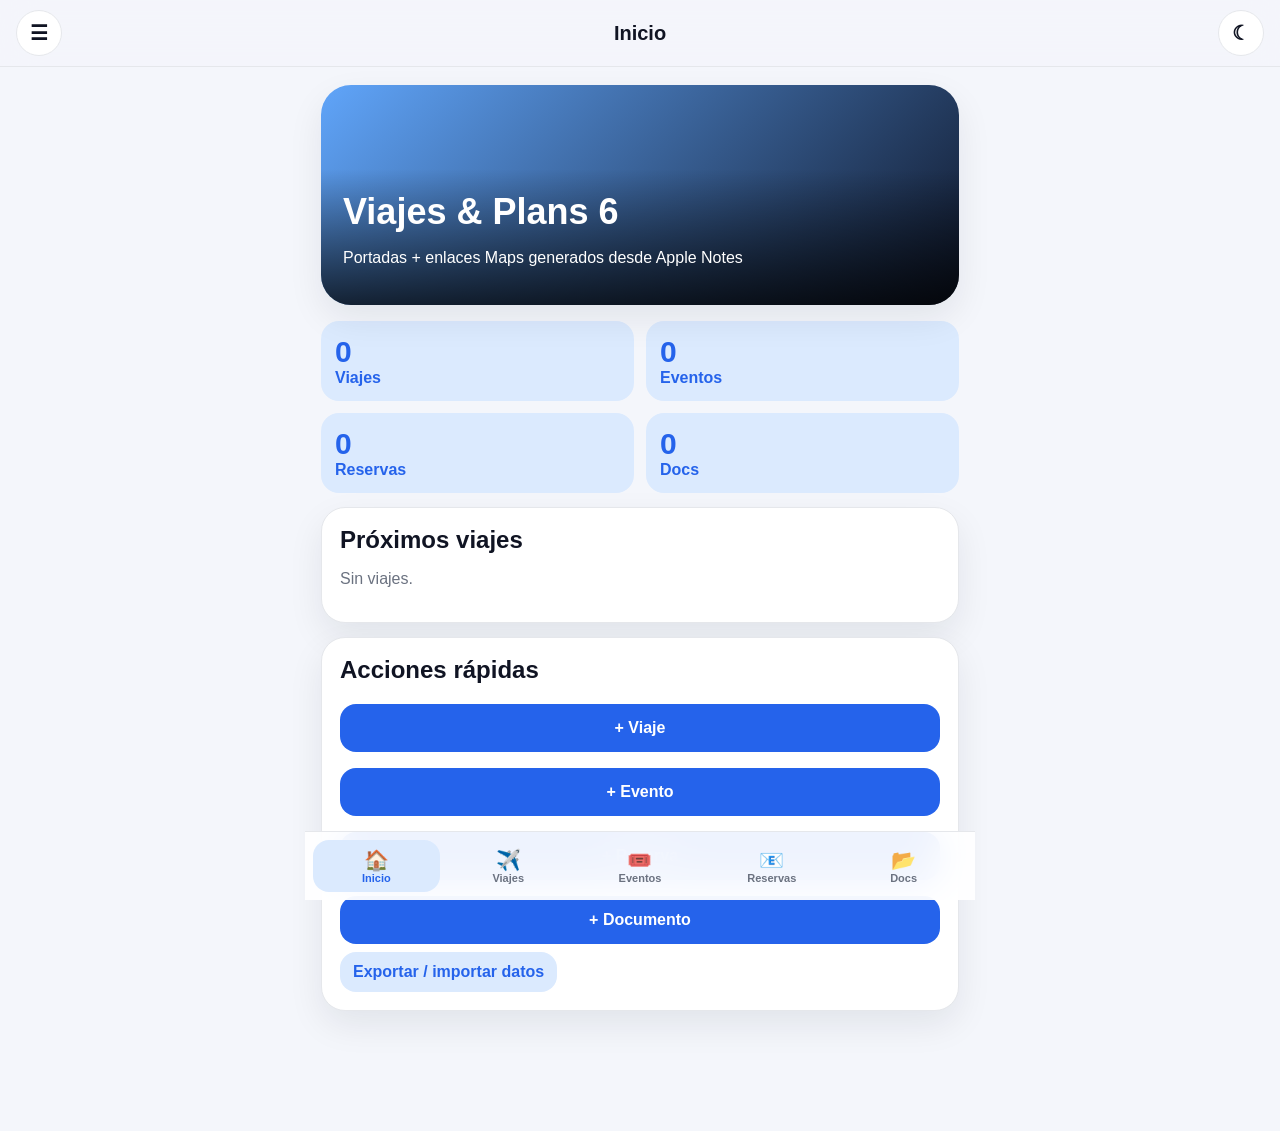
==== index.html @ cb047631 "Add files via upload" ====
<!doctype html>
<html lang="es">
<head>
<meta charset="utf-8">
<meta name="viewport" content="width=device-width,initial-scale=1,viewport-fit=cover">
<meta name="theme-color" content="#2563eb">
<meta name="apple-mobile-web-app-capable" content="yes">
<meta name="apple-mobile-web-app-title" content="Viajes & Plans">
<link rel="manifest" href="manifest.json">
<link rel="apple-touch-icon" href="icon.svg">
<link rel="stylesheet" href="styles.css">
<title>Viajes & Plans</title>
</head>
<body>
<header class="top">
<button id="menuBtn" class="circle">☰</button>
<strong id="screenTitle">Inicio</strong>
<button id="darkBtn" class="circle">☾</button>
</header>
<div id="shade" class="shade"></div>
<aside id="side" class="side">
<div class="sideHead"><h1>🧭 Viajes & Plans</h1><button id="closeSide" class="circle light">×</button></div>
<button data-view="home">🏠 Inicio</button>
<button data-view="trips">✈️ Viajes</button>
<button data-view="events">🎟️ Eventos</button>
<button data-view="reservations">📧 Reservas</button>
<button data-view="docs">📂 Documentos</button>
<button data-view="sync">🔄 Exportar / Importar</button>
<hr>
<button id="addTrip">+ Viaje</button>
<button id="addEvent">+ Evento</button>
<button id="addReservation">+ Reserva</button>
<button id="addDoc">+ Documento</button>
</aside>
<main id="app"></main>
<nav class="bottom">
<button data-view="home">🏠<span>Inicio</span></button>
<button data-view="trips">✈️<span>Viajes</span></button>
<button data-view="events">🎟️<span>Eventos</span></button>
<button data-view="reservations">📧<span>Reservas</span></button>
<button data-view="docs">📂<span>Docs</span></button>
</nav>
<div id="modal" class="modal"><section class="modalBox"><div class="modalHead"><h2 id="modalTitle"></h2><button id="closeModal" class="circle">×</button></div><div id="modalBody"></div></section></div>
<script src="app.js?v=6"></script>
</body>
</html>
---- styles.css ----
:root{--bg:#f4f6fb;--card:#fff;--text:#101423;--muted:#6b7280;--line:#e5e7eb;--accent:#2563eb;--soft:#dbeafe;--danger:#ef4444;--shadow:0 14px 35px #10182814}body.dark{--bg:#090d16;--card:#171b24;--text:#f9fafb;--muted:#a1a1aa;--line:#2b3140;--soft:#172554;--shadow:0 14px 35px #0009}*{box-sizing:border-box;-webkit-tap-highlight-color:transparent}body{margin:0;background:var(--bg);color:var(--text);font-family:-apple-system,BlinkMacSystemFont,"Segoe UI",sans-serif}button,input,textarea,select{font:inherit}button{border:0;border-radius:16px;font-weight:800;cursor:pointer}a{color:var(--accent);font-weight:800;text-decoration:none}.top{position:sticky;top:0;z-index:20;display:flex;align-items:center;gap:10px;padding:calc(env(safe-area-inset-top) + 10px) 16px 10px;background:color-mix(in srgb,var(--bg) 90%,transparent);backdrop-filter:blur(18px);border-bottom:1px solid var(--line)}.top strong{flex:1;text-align:center;font-size:20px}.circle{width:46px;height:46px;border-radius:50%;background:var(--card);color:var(--text);border:1px solid var(--line);font-size:20px}.circle.light{background:white;color:#111827}#app{max-width:670px;margin:0 auto;padding:18px 16px 106px}.hero{height:220px;border-radius:30px;overflow:hidden;position:relative;color:white;background:linear-gradient(135deg,#60a5fa,#0f172a);box-shadow:var(--shadow);margin-bottom:16px}.hero img{width:100%;height:100%;object-fit:cover}.hero .txt{position:absolute;inset:auto 0 0 0;padding:22px;background:linear-gradient(transparent,#000b)}.hero h1{font-size:36px;margin:0}.tripHero{height:230px;border-radius:30px;overflow:hidden;position:relative;color:#fff;background:linear-gradient(135deg,#60a5fa,#0f172a);box-shadow:var(--shadow);margin:14px 0}.tripHero img{width:100%;height:100%;object-fit:cover}.tripHero .overlay{position:absolute;inset:0;background:linear-gradient(transparent,#000c)}.tripHero .txt{position:absolute;left:18px;right:18px;bottom:18px}.tripHero h2{font-size:34px;margin:0}.tripHero p{margin:6px 0 0;font-weight:800}.card{background:var(--card);border:1px solid var(--line);border-radius:24px;padding:18px;margin:14px 0;box-shadow:var(--shadow)}.card h2{margin:0 0 12px}.muted{color:var(--muted)}.grid{display:grid;grid-template-columns:1fr 1fr;gap:12px}.stat{background:var(--soft);color:var(--accent);border-radius:18px;padding:14px;font-weight:900}.stat span{display:block;font-size:30px}input,textarea,select{width:100%;border:1px solid var(--line);border-radius:16px;background:var(--card);color:var(--text);padding:14px;margin:8px 0;font-size:16px}textarea{min-height:150px}.primary{background:var(--accent);color:white;width:100%;padding:15px;margin:8px 0;font-size:16px}.secondary{background:var(--soft);color:var(--accent);padding:11px 13px}.danger{background:#fee2e2;color:var(--danger);padding:11px 13px}.actions{display:flex;gap:8px;flex-wrap:wrap;margin-top:10px}.pill{display:inline-block;background:var(--soft);color:var(--accent);padding:6px 10px;border-radius:999px;font-size:13px;font-weight:900;margin:3px 4px 3px 0}.noteCard{border:1px solid var(--line);border-radius:22px;background:var(--card);margin:12px 0;overflow:hidden;box-shadow:var(--shadow)}.noteHead{width:100%;background:transparent;color:var(--text);display:flex;gap:12px;padding:16px;text-align:left}.noteHead strong{flex:1;font-size:18px}.noteBody{display:none;padding:0 16px 16px;border-top:1px solid var(--line)}.noteCard.open .noteBody{display:block}.noteText{white-space:pre-wrap;line-height:1.55;font-size:15px}.linkBox{border:1px solid var(--line);background:var(--bg);border-radius:16px;padding:12px;margin:8px 0}.mapBtn{display:inline-block;background:var(--soft);color:var(--accent);padding:8px 11px;border-radius:13px;margin:4px 0}.side{position:fixed;z-index:40;inset:0 auto 0 -340px;width:330px;max-width:88vw;background:#111827;color:white;padding:calc(env(safe-area-inset-top) + 18px) 15px 30px;transition:.25s}.side.open{left:0}.sideHead{display:flex;align-items:center;justify-content:space-between}.side button{width:100%;text-align:left;background:#ffffff12;color:white;padding:14px;margin:6px 0}.side button.active{background:var(--accent)}.shade{position:fixed;inset:0;background:#0007;display:none;z-index:35}.shade.show{display:block}.bottom{position:fixed;bottom:0;left:50%;transform:translateX(-50%);width:min(670px,100%);display:grid;grid-template-columns:repeat(5,1fr);gap:5px;background:color-mix(in srgb,var(--card) 92%,transparent);backdrop-filter:blur(18px);padding:8px 8px calc(env(safe-area-inset-bottom) + 8px);border-top:1px solid var(--line);z-index:18}.bottom button{background:transparent;color:var(--muted);padding:8px 2px;font-size:20px}.bottom button span{display:block;font-size:11px}.bottom button.active{background:var(--soft);color:var(--accent)}.modal{position:fixed;z-index:50;inset:0;background:#0008;display:none;padding:16px;overflow:auto}.modal.show{display:block}.modalBox{max-width:670px;margin:40px auto;background:var(--card);border-radius:28px;padding:20px}.modalHead{display:flex;justify-content:space-between;align-items:center}.empty{text-align:center;color:var(--muted);padding:28px}.tip{font-size:14px;color:var(--muted);line-height:1.4}
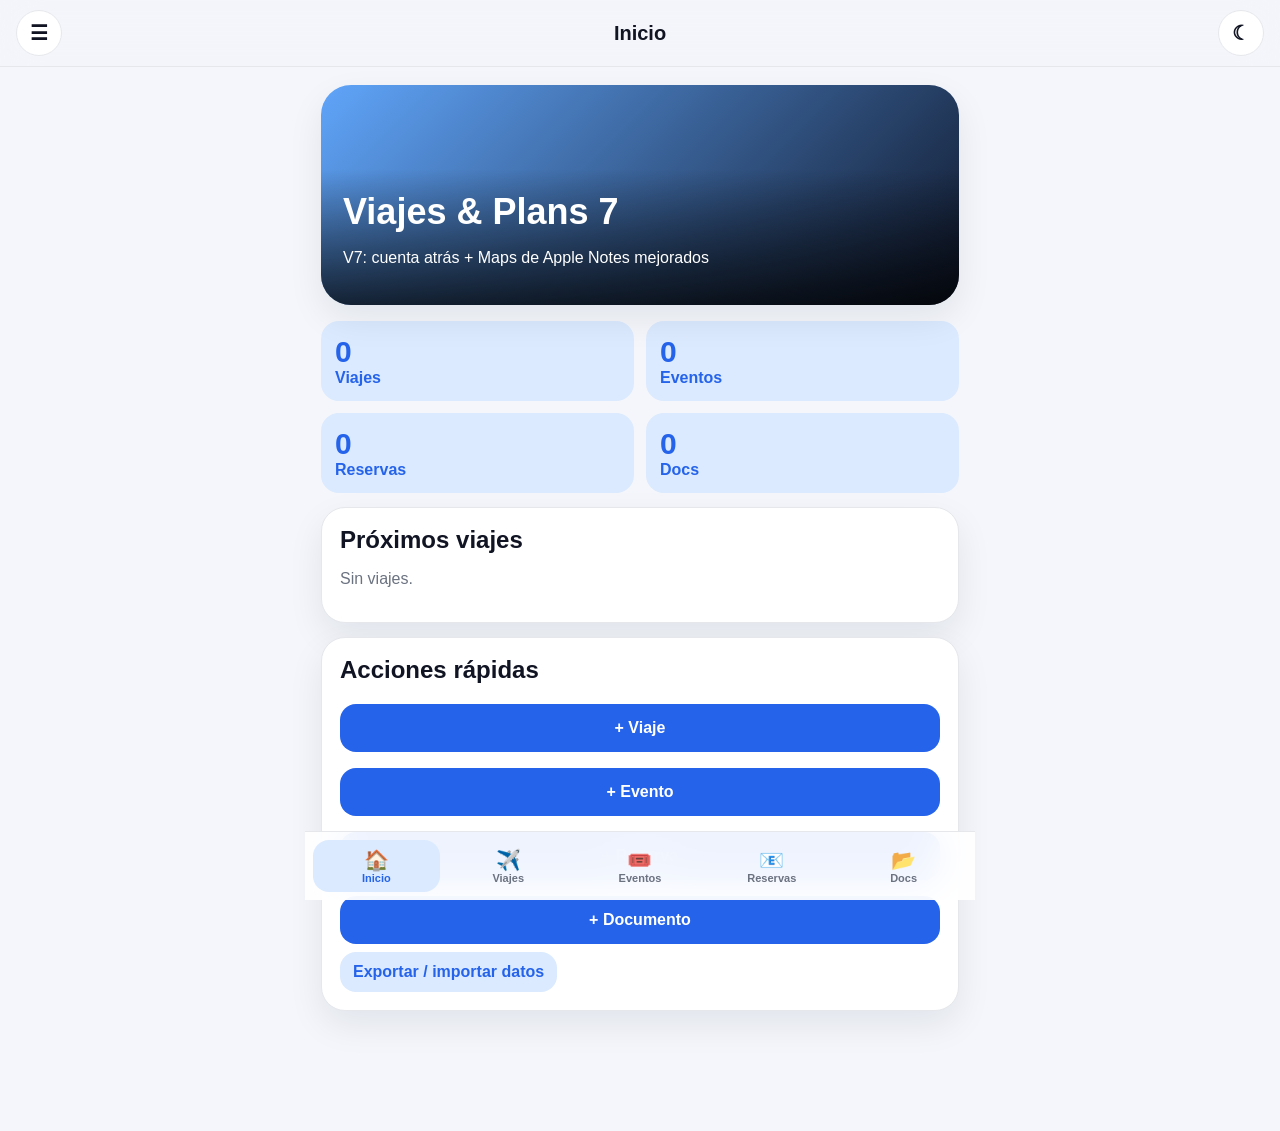
==== commit 7fc28066: "Add files via upload" ====
--- a/index.html
+++ b/index.html
@@ -41,6 +41,6 @@
 <button data-view="docs">📂<span>Docs</span></button>
 </nav>
 <div id="modal" class="modal"><section class="modalBox"><div class="modalHead"><h2 id="modalTitle"></h2><button id="closeModal" class="circle">×</button></div><div id="modalBody"></div></section></div>
-<script src="app.js?v=6"></script>
+<script src="app.js?v=7"></script>
 </body>
 </html>
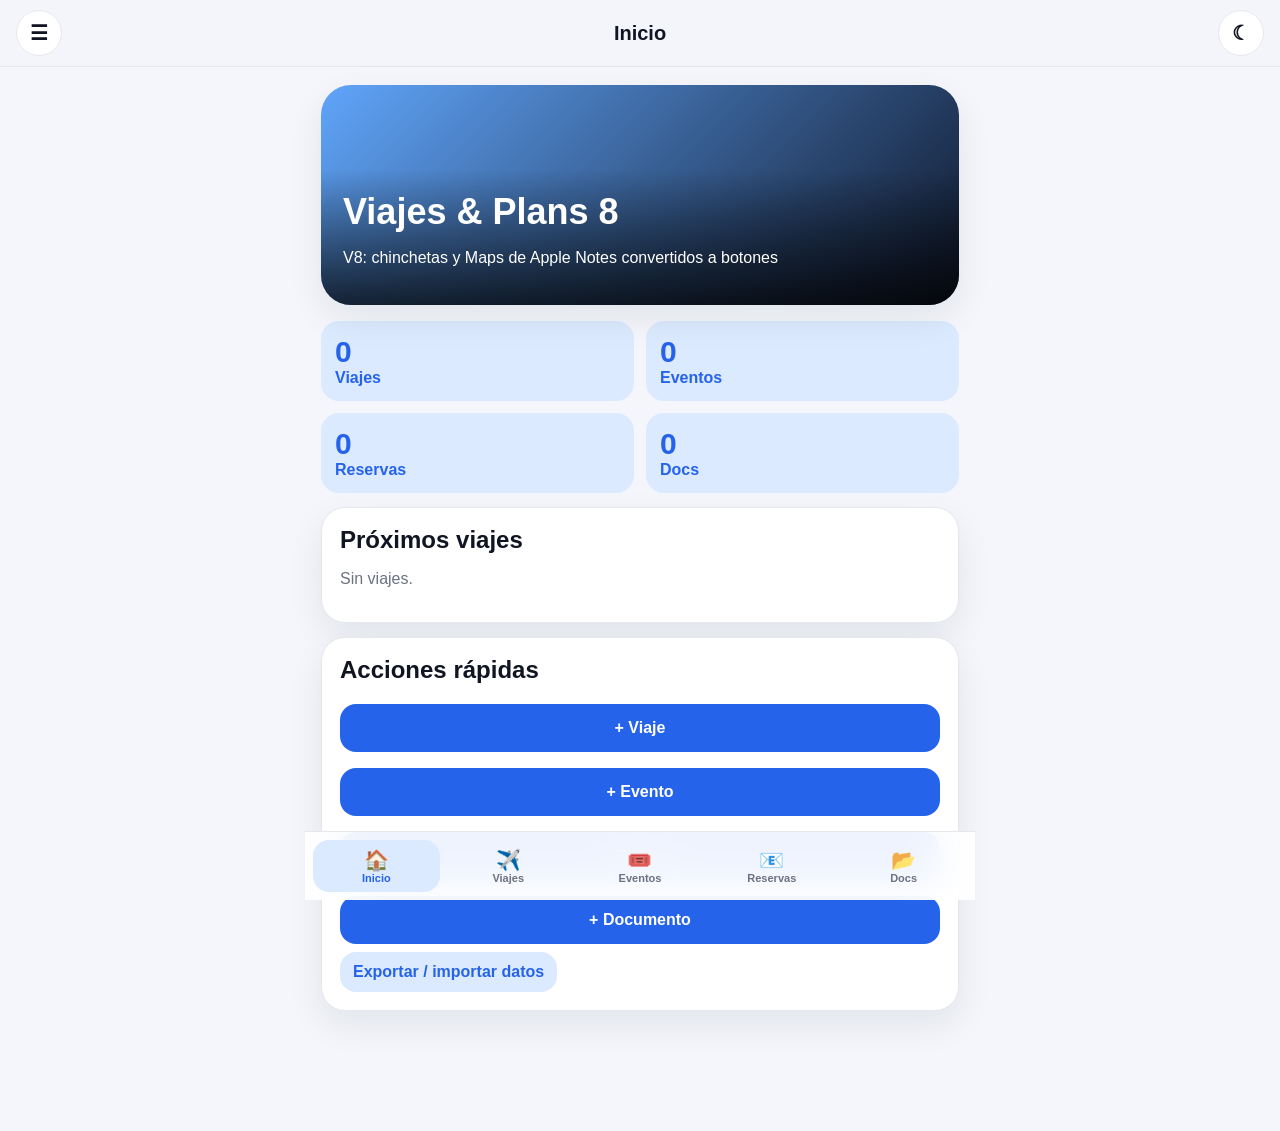
==== commit 7da077b5: "Add files via upload" ====
--- a/index.html
+++ b/index.html
@@ -41,6 +41,6 @@
 <button data-view="docs">📂<span>Docs</span></button>
 </nav>
 <div id="modal" class="modal"><section class="modalBox"><div class="modalHead"><h2 id="modalTitle"></h2><button id="closeModal" class="circle">×</button></div><div id="modalBody"></div></section></div>
-<script src="app.js?v=7"></script>
+<script src="app.js?v=8"></script>
 </body>
 </html>
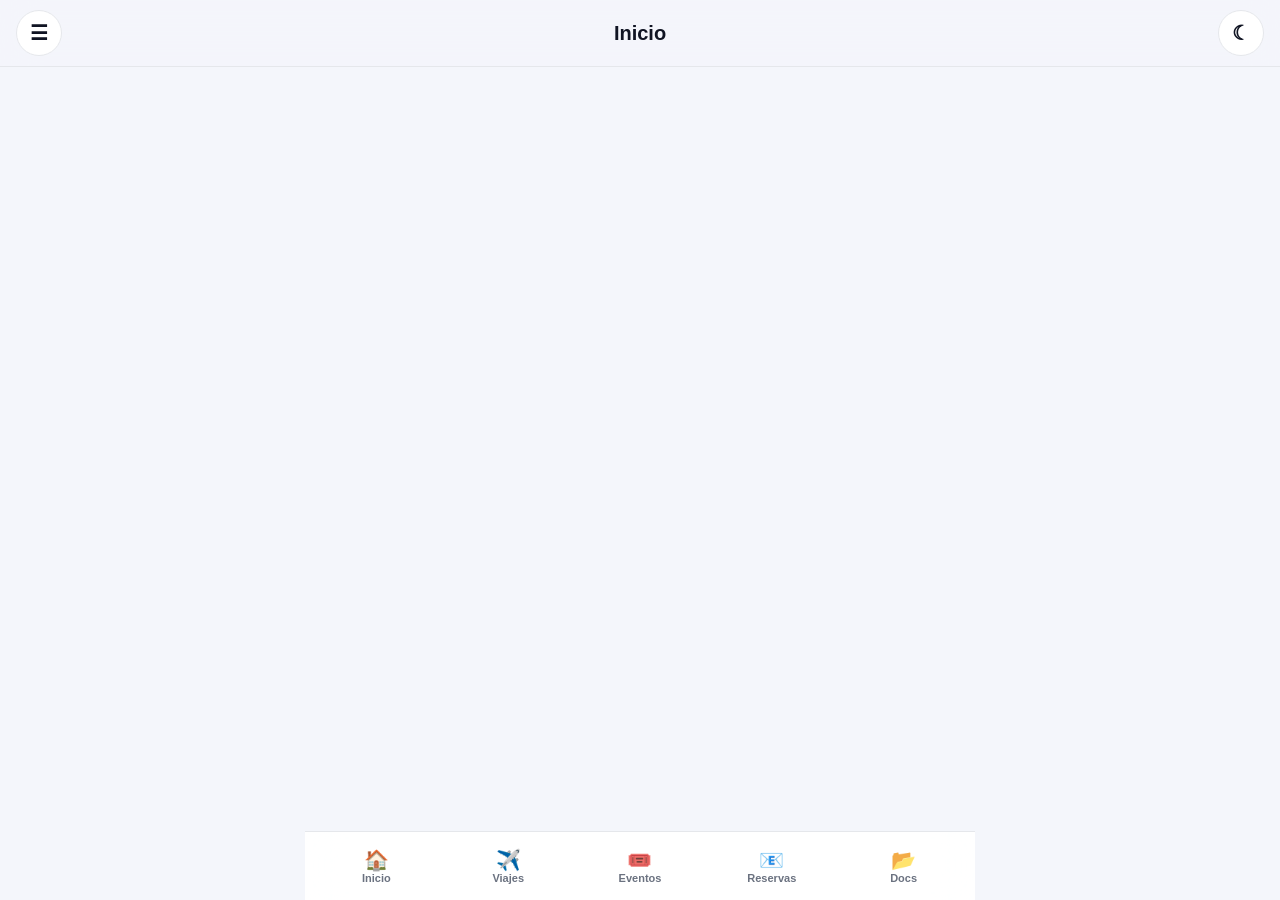
==== commit 78bc262e: "Add files via upload" ====
--- a/index.html
+++ b/index.html
@@ -41,6 +41,6 @@
 <button data-view="docs">📂<span>Docs</span></button>
 </nav>
 <div id="modal" class="modal"><section class="modalBox"><div class="modalHead"><h2 id="modalTitle"></h2><button id="closeModal" class="circle">×</button></div><div id="modalBody"></div></section></div>
-<script src="app.js?v=8"></script>
+<script src="app.js?v=10"></script>
 </body>
 </html>
--- a/styles.css
+++ b/styles.css
@@ -1 +1,10 @@
-:root{--bg:#f4f6fb;--card:#fff;--text:#101423;--muted:#6b7280;--line:#e5e7eb;--accent:#2563eb;--soft:#dbeafe;--danger:#ef4444;--shadow:0 14px 35px #10182814}body.dark{--bg:#090d16;--card:#171b24;--text:#f9fafb;--muted:#a1a1aa;--line:#2b3140;--soft:#172554;--shadow:0 14px 35px #0009}*{box-sizing:border-box;-webkit-tap-highlight-color:transparent}body{margin:0;background:var(--bg);color:var(--text);font-family:-apple-system,BlinkMacSystemFont,"Segoe UI",sans-serif}button,input,textarea,select{font:inherit}button{border:0;border-radius:16px;font-weight:800;cursor:pointer}a{color:var(--accent);font-weight:800;text-decoration:none}.top{position:sticky;top:0;z-index:20;display:flex;align-items:center;gap:10px;padding:calc(env(safe-area-inset-top) + 10px) 16px 10px;background:color-mix(in srgb,var(--bg) 90%,transparent);backdrop-filter:blur(18px);border-bottom:1px solid var(--line)}.top strong{flex:1;text-align:center;font-size:20px}.circle{width:46px;height:46px;border-radius:50%;background:var(--card);color:var(--text);border:1px solid var(--line);font-size:20px}.circle.light{background:white;color:#111827}#app{max-width:670px;margin:0 auto;padding:18px 16px 106px}.hero{height:220px;border-radius:30px;overflow:hidden;position:relative;color:white;background:linear-gradient(135deg,#60a5fa,#0f172a);box-shadow:var(--shadow);margin-bottom:16px}.hero img{width:100%;height:100%;object-fit:cover}.hero .txt{position:absolute;inset:auto 0 0 0;padding:22px;background:linear-gradient(transparent,#000b)}.hero h1{font-size:36px;margin:0}.tripHero{height:230px;border-radius:30px;overflow:hidden;position:relative;color:#fff;background:linear-gradient(135deg,#60a5fa,#0f172a);box-shadow:var(--shadow);margin:14px 0}.tripHero img{width:100%;height:100%;object-fit:cover}.tripHero .overlay{position:absolute;inset:0;background:linear-gradient(transparent,#000c)}.tripHero .txt{position:absolute;left:18px;right:18px;bottom:18px}.tripHero h2{font-size:34px;margin:0}.tripHero p{margin:6px 0 0;font-weight:800}.card{background:var(--card);border:1px solid var(--line);border-radius:24px;padding:18px;margin:14px 0;box-shadow:var(--shadow)}.card h2{margin:0 0 12px}.muted{color:var(--muted)}.grid{display:grid;grid-template-columns:1fr 1fr;gap:12px}.stat{background:var(--soft);color:var(--accent);border-radius:18px;padding:14px;font-weight:900}.stat span{display:block;font-size:30px}input,textarea,select{width:100%;border:1px solid var(--line);border-radius:16px;background:var(--card);color:var(--text);padding:14px;margin:8px 0;font-size:16px}textarea{min-height:150px}.primary{background:var(--accent);color:white;width:100%;padding:15px;margin:8px 0;font-size:16px}.secondary{background:var(--soft);color:var(--accent);padding:11px 13px}.danger{background:#fee2e2;color:var(--danger);padding:11px 13px}.actions{display:flex;gap:8px;flex-wrap:wrap;margin-top:10px}.pill{display:inline-block;background:var(--soft);color:var(--accent);padding:6px 10px;border-radius:999px;font-size:13px;font-weight:900;margin:3px 4px 3px 0}.noteCard{border:1px solid var(--line);border-radius:22px;background:var(--card);margin:12px 0;overflow:hidden;box-shadow:var(--shadow)}.noteHead{width:100%;background:transparent;color:var(--text);display:flex;gap:12px;padding:16px;text-align:left}.noteHead strong{flex:1;font-size:18px}.noteBody{display:none;padding:0 16px 16px;border-top:1px solid var(--line)}.noteCard.open .noteBody{display:block}.noteText{white-space:pre-wrap;line-height:1.55;font-size:15px}.linkBox{border:1px solid var(--line);background:var(--bg);border-radius:16px;padding:12px;margin:8px 0}.mapBtn{display:inline-block;background:var(--soft);color:var(--accent);padding:8px 11px;border-radius:13px;margin:4px 0}.side{position:fixed;z-index:40;inset:0 auto 0 -340px;width:330px;max-width:88vw;background:#111827;color:white;padding:calc(env(safe-area-inset-top) + 18px) 15px 30px;transition:.25s}.side.open{left:0}.sideHead{display:flex;align-items:center;justify-content:space-between}.side button{width:100%;text-align:left;background:#ffffff12;color:white;padding:14px;margin:6px 0}.side button.active{background:var(--accent)}.shade{position:fixed;inset:0;background:#0007;display:none;z-index:35}.shade.show{display:block}.bottom{position:fixed;bottom:0;left:50%;transform:translateX(-50%);width:min(670px,100%);display:grid;grid-template-columns:repeat(5,1fr);gap:5px;background:color-mix(in srgb,var(--card) 92%,transparent);backdrop-filter:blur(18px);padding:8px 8px calc(env(safe-area-inset-bottom) + 8px);border-top:1px solid var(--line);z-index:18}.bottom button{background:transparent;color:var(--muted);padding:8px 2px;font-size:20px}.bottom button span{display:block;font-size:11px}.bottom button.active{background:var(--soft);color:var(--accent)}.modal{position:fixed;z-index:50;inset:0;background:#0008;display:none;padding:16px;overflow:auto}.modal.show{display:block}.modalBox{max-width:670px;margin:40px auto;background:var(--card);border-radius:28px;padding:20px}.modalHead{display:flex;justify-content:space-between;align-items:center}.empty{text-align:center;color:var(--muted);padding:28px}.tip{font-size:14px;color:var(--muted);line-height:1.4}+:root{--bg:#f4f6fb;--card:#fff;--text:#101423;--muted:#6b7280;--line:#e5e7eb;--accent:#2563eb;--soft:#dbeafe;--danger:#ef4444;--shadow:0 14px 35px #10182814}body.dark{--bg:#090d16;--card:#171b24;--text:#f9fafb;--muted:#a1a1aa;--line:#2b3140;--soft:#172554;--shadow:0 14px 35px #0009}*{box-sizing:border-box;-webkit-tap-highlight-color:transparent}body{margin:0;background:var(--bg);color:var(--text);font-family:-apple-system,BlinkMacSystemFont,"Segoe UI",sans-serif}button,input,textarea,select{font:inherit}button{border:0;border-radius:16px;font-weight:800;cursor:pointer}a{color:var(--accent);font-weight:800;text-decoration:none}.top{position:sticky;top:0;z-index:20;display:flex;align-items:center;gap:10px;padding:calc(env(safe-area-inset-top) + 10px) 16px 10px;background:color-mix(in srgb,var(--bg) 90%,transparent);backdrop-filter:blur(18px);border-bottom:1px solid var(--line)}.top strong{flex:1;text-align:center;font-size:20px}.circle{width:46px;height:46px;border-radius:50%;background:var(--card);color:var(--text);border:1px solid var(--line);font-size:20px}.circle.light{background:white;color:#111827}#app{max-width:670px;margin:0 auto;padding:18px 16px 106px}.hero{height:220px;border-radius:30px;overflow:hidden;position:relative;color:white;background:linear-gradient(135deg,#60a5fa,#0f172a);box-shadow:var(--shadow);margin-bottom:16px}.hero img{width:100%;height:100%;object-fit:cover}.hero .txt{position:absolute;inset:auto 0 0 0;padding:22px;background:linear-gradient(transparent,#000b)}.hero h1{font-size:36px;margin:0}.tripHero{height:230px;border-radius:30px;overflow:hidden;position:relative;color:#fff;background:linear-gradient(135deg,#60a5fa,#0f172a);box-shadow:var(--shadow);margin:14px 0}.tripHero img{width:100%;height:100%;object-fit:cover}.tripHero .overlay{position:absolute;inset:0;background:linear-gradient(transparent,#000c)}.tripHero .txt{position:absolute;left:18px;right:18px;bottom:18px}.tripHero h2{font-size:34px;margin:0}.tripHero p{margin:6px 0 0;font-weight:800}.card{background:var(--card);border:1px solid var(--line);border-radius:24px;padding:18px;margin:14px 0;box-shadow:var(--shadow)}.card h2{margin:0 0 12px}.muted{color:var(--muted)}.grid{display:grid;grid-template-columns:1fr 1fr;gap:12px}.stat{background:var(--soft);color:var(--accent);border-radius:18px;padding:14px;font-weight:900}.stat span{display:block;font-size:30px}input,textarea,select{width:100%;border:1px solid var(--line);border-radius:16px;background:var(--card);color:var(--text);padding:14px;margin:8px 0;font-size:16px}textarea{min-height:150px}.primary{background:var(--accent);color:white;width:100%;padding:15px;margin:8px 0;font-size:16px}.secondary{background:var(--soft);color:var(--accent);padding:11px 13px}.danger{background:#fee2e2;color:var(--danger);padding:11px 13px}.actions{display:flex;gap:8px;flex-wrap:wrap;margin-top:10px}.pill{display:inline-block;background:var(--soft);color:var(--accent);padding:6px 10px;border-radius:999px;font-size:13px;font-weight:900;margin:3px 4px 3px 0}.noteCard{border:1px solid var(--line);border-radius:22px;background:var(--card);margin:12px 0;overflow:hidden;box-shadow:var(--shadow)}.noteHead{width:100%;background:transparent;color:var(--text);display:flex;gap:12px;padding:16px;text-align:left}.noteHead strong{flex:1;font-size:18px}.noteBody{display:none;padding:0 16px 16px;border-top:1px solid var(--line)}.noteCard.open .noteBody{display:block}.noteText{white-space:pre-wrap;line-height:1.55;font-size:15px}.linkBox{border:1px solid var(--line);background:var(--bg);border-radius:16px;padding:12px;margin:8px 0}.mapBtn{display:inline-block;background:var(--soft);color:var(--accent);padding:8px 11px;border-radius:13px;margin:4px 0}.side{position:fixed;z-index:40;inset:0 auto 0 -340px;width:330px;max-width:88vw;background:#111827;color:white;padding:calc(env(safe-area-inset-top) + 18px) 15px 30px;transition:.25s}.side.open{left:0}.sideHead{display:flex;align-items:center;justify-content:space-between}.side button{width:100%;text-align:left;background:#ffffff12;color:white;padding:14px;margin:6px 0}.side button.active{background:var(--accent)}.shade{position:fixed;inset:0;background:#0007;display:none;z-index:35}.shade.show{display:block}.bottom{position:fixed;bottom:0;left:50%;transform:translateX(-50%);width:min(670px,100%);display:grid;grid-template-columns:repeat(5,1fr);gap:5px;background:color-mix(in srgb,var(--card) 92%,transparent);backdrop-filter:blur(18px);padding:8px 8px calc(env(safe-area-inset-bottom) + 8px);border-top:1px solid var(--line);z-index:18}.bottom button{background:transparent;color:var(--muted);padding:8px 2px;font-size:20px}.bottom button span{display:block;font-size:11px}.bottom button.active{background:var(--soft);color:var(--accent)}.modal{position:fixed;z-index:50;inset:0;background:#0008;display:none;padding:16px;overflow:auto}.modal.show{display:block}.modalBox{max-width:670px;margin:40px auto;background:var(--card);border-radius:28px;padding:20px}.modalHead{display:flex;justify-content:space-between;align-items:center}.empty{text-align:center;color:var(--muted);padding:28px}.tip{font-size:14px;color:var(--muted);line-height:1.4}
+.visualCard{height:190px;border-radius:26px;overflow:hidden;position:relative;background:linear-gradient(135deg,#60a5fa,#0f172a);color:white;margin:12px 0;box-shadow:var(--shadow);cursor:pointer}
+.visualCard img{width:100%;height:100%;object-fit:cover}
+.visualCard:after{content:"";position:absolute;inset:0;background:linear-gradient(transparent,#000c)}
+.visualCard .vtxt{position:absolute;left:16px;right:16px;bottom:16px;z-index:1}
+.visualCard h2{margin:0;font-size:28px}
+.visualCard p{margin:5px 0 0;font-weight:800}
+.smallGrid{display:grid;grid-template-columns:1fr 1fr;gap:10px}
+.autoMap{display:inline-block;background:var(--soft);color:var(--accent);padding:7px 10px;border-radius:12px;margin-left:4px}
+.shareBox{white-space:pre-wrap;background:var(--bg);border:1px solid var(--line);border-radius:16px;padding:12px;margin:10px 0}
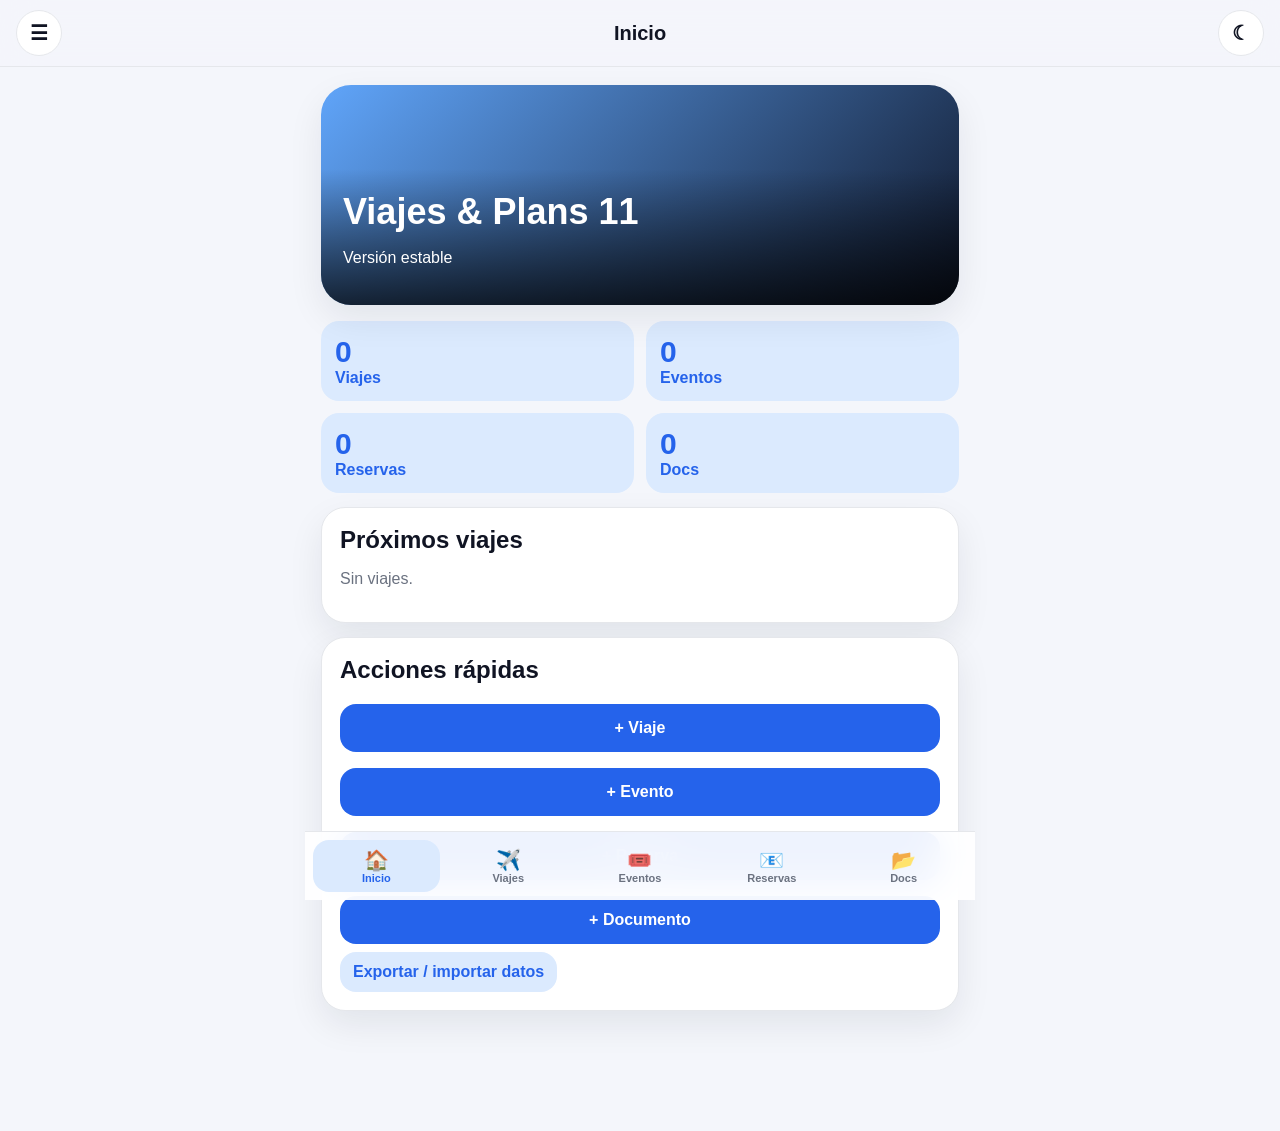
==== commit 4212b20e: "Add files via upload" ====
--- a/index.html
+++ b/index.html
@@ -41,6 +41,6 @@
 <button data-view="docs">📂<span>Docs</span></button>
 </nav>
 <div id="modal" class="modal"><section class="modalBox"><div class="modalHead"><h2 id="modalTitle"></h2><button id="closeModal" class="circle">×</button></div><div id="modalBody"></div></section></div>
-<script src="app.js?v=10"></script>
+<script src="app.js?v=11"></script>
 </body>
 </html>
--- a/styles.css
+++ b/styles.css
@@ -5,6 +5,4 @@
 .visualCard .vtxt{position:absolute;left:16px;right:16px;bottom:16px;z-index:1}
 .visualCard h2{margin:0;font-size:28px}
 .visualCard p{margin:5px 0 0;font-weight:800}
-.smallGrid{display:grid;grid-template-columns:1fr 1fr;gap:10px}
-.autoMap{display:inline-block;background:var(--soft);color:var(--accent);padding:7px 10px;border-radius:12px;margin-left:4px}
 .shareBox{white-space:pre-wrap;background:var(--bg);border:1px solid var(--line);border-radius:16px;padding:12px;margin:10px 0}
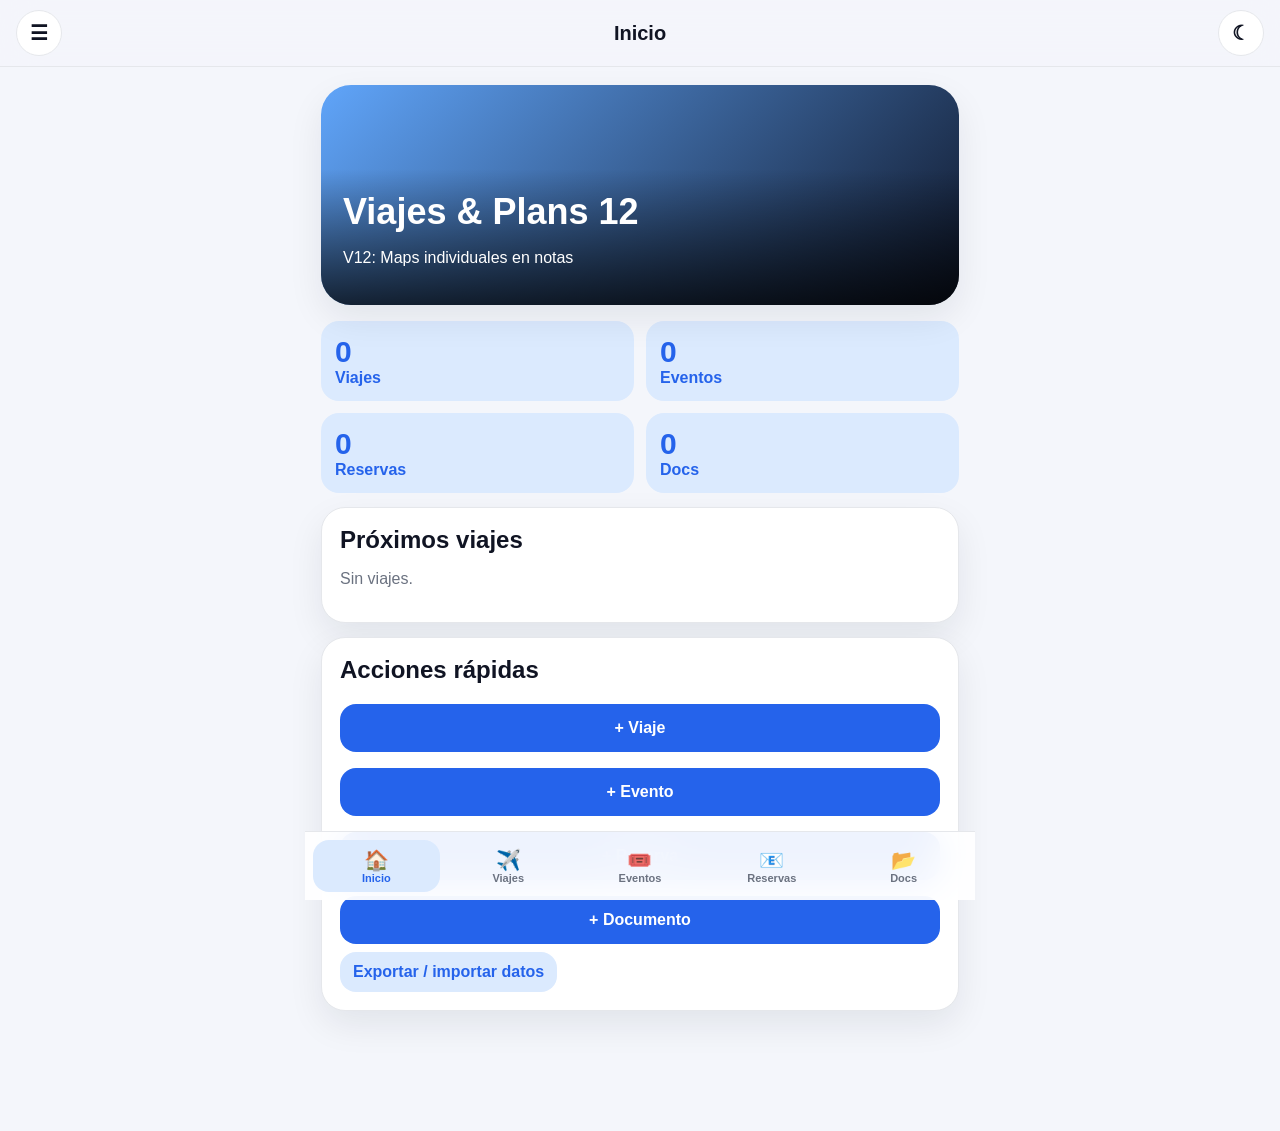
==== commit 53805b45: "Add files via upload" ====
--- a/index.html
+++ b/index.html
@@ -41,6 +41,6 @@
 <button data-view="docs">📂<span>Docs</span></button>
 </nav>
 <div id="modal" class="modal"><section class="modalBox"><div class="modalHead"><h2 id="modalTitle"></h2><button id="closeModal" class="circle">×</button></div><div id="modalBody"></div></section></div>
-<script src="app.js?v=11"></script>
+<script src="app.js?v=12"></script>
 </body>
 </html>
--- a/styles.css
+++ b/styles.css
@@ -6,3 +6,5 @@
 .visualCard h2{margin:0;font-size:28px}
 .visualCard p{margin:5px 0 0;font-weight:800}
 .shareBox{white-space:pre-wrap;background:var(--bg);border:1px solid var(--line);border-radius:16px;padding:12px;margin:10px 0}
+
+.autoMap{display:inline-block;background:var(--soft);color:var(--accent);padding:7px 10px;border-radius:12px;margin:4px 0;font-weight:900}
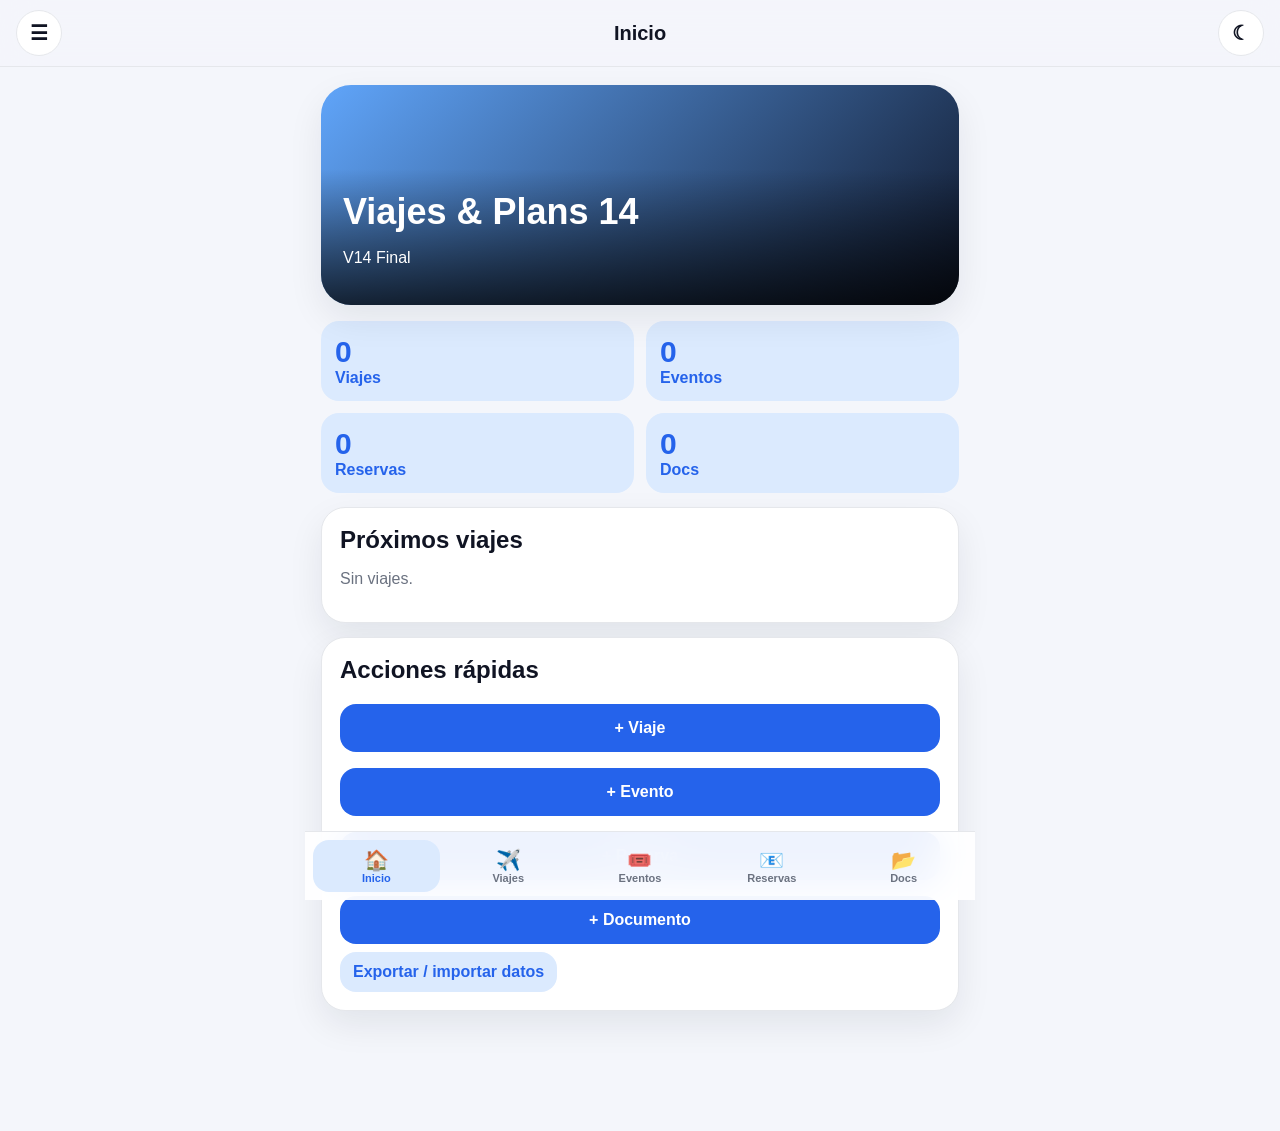
==== commit cdbac1ae: "Add files via upload" ====
--- a/index.html
+++ b/index.html
@@ -41,6 +41,6 @@
 <button data-view="docs">📂<span>Docs</span></button>
 </nav>
 <div id="modal" class="modal"><section class="modalBox"><div class="modalHead"><h2 id="modalTitle"></h2><button id="closeModal" class="circle">×</button></div><div id="modalBody"></div></section></div>
-<script src="app.js?v=12"></script>
+<script src="app.js?v=14"></script>
 </body>
 </html>
--- a/styles.css
+++ b/styles.css
@@ -8,3 +8,11 @@
 .shareBox{white-space:pre-wrap;background:var(--bg);border:1px solid var(--line);border-radius:16px;padding:12px;margin:10px 0}
 
 .autoMap{display:inline-block;background:var(--soft);color:var(--accent);padding:7px 10px;border-radius:12px;margin:4px 0;font-weight:900}
+
+.side{overflow-y:auto}
+.side:before,.side:after{display:none!important;content:none!important}
+.side input,.side .search,.side .avatar{display:none!important}
+.visualCard{touch-action:manipulation}
+
+.shareBox{white-space:pre-wrap;background:var(--bg);border:1px solid var(--line);border-radius:16px;padding:12px;margin:10px 0;max-height:360px;overflow:auto}
+.autoMap{display:inline-block;background:var(--soft);color:var(--accent);padding:7px 10px;border-radius:12px;margin:4px 0;font-weight:900}
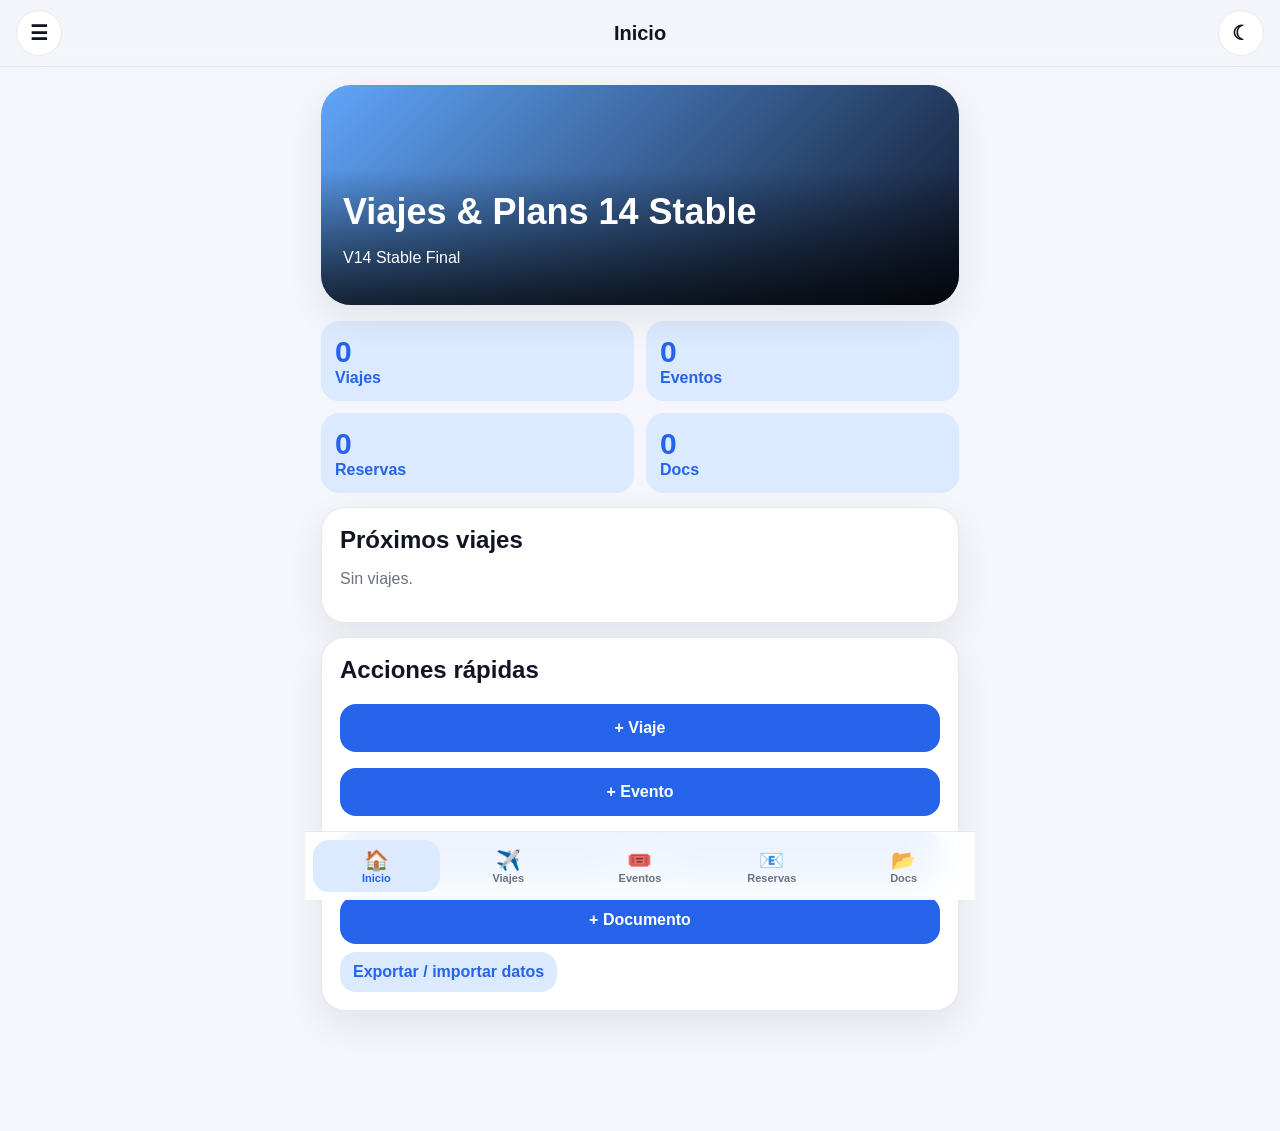
==== commit 4c08b976: "Add files via upload" ====
--- a/index.html
+++ b/index.html
@@ -41,6 +41,6 @@
 <button data-view="docs">📂<span>Docs</span></button>
 </nav>
 <div id="modal" class="modal"><section class="modalBox"><div class="modalHead"><h2 id="modalTitle"></h2><button id="closeModal" class="circle">×</button></div><div id="modalBody"></div></section></div>
-<script src="app.js?v=14"></script>
+<script src="app.js?v=14stable"></script>
 </body>
 </html>
--- a/styles.css
+++ b/styles.css
@@ -16,3 +16,17 @@
 
 .shareBox{white-space:pre-wrap;background:var(--bg);border:1px solid var(--line);border-radius:16px;padding:12px;margin:10px 0;max-height:360px;overflow:auto}
 .autoMap{display:inline-block;background:var(--soft);color:var(--accent);padding:7px 10px;border-radius:12px;margin:4px 0;font-weight:900}
+
+.weatherDetail{display:grid;gap:10px;margin-top:10px}
+.weatherDay{background:var(--bg);border:1px solid var(--line);border-radius:18px;padding:12px}
+.weatherDay b{font-size:18px}
+.weatherDay span{display:block;color:var(--muted);margin-top:4px}
+
+/* V14 Stable Final fixes */
+.side{overflow-y:auto}
+.sideHead{position:relative}
+.sideHead::before,.sideHead::after,.side::before,.side::after{display:none!important;content:none!important}
+.sideHead input,.sideHead .search,.sideHead .avatar,.sideHead .profile,.sideHead .pill,.sideHead form{display:none!important}
+.sideHead > *:empty{display:none!important}
+.sideHead .circle{flex:0 0 auto}
+.weather-click{cursor:pointer}
